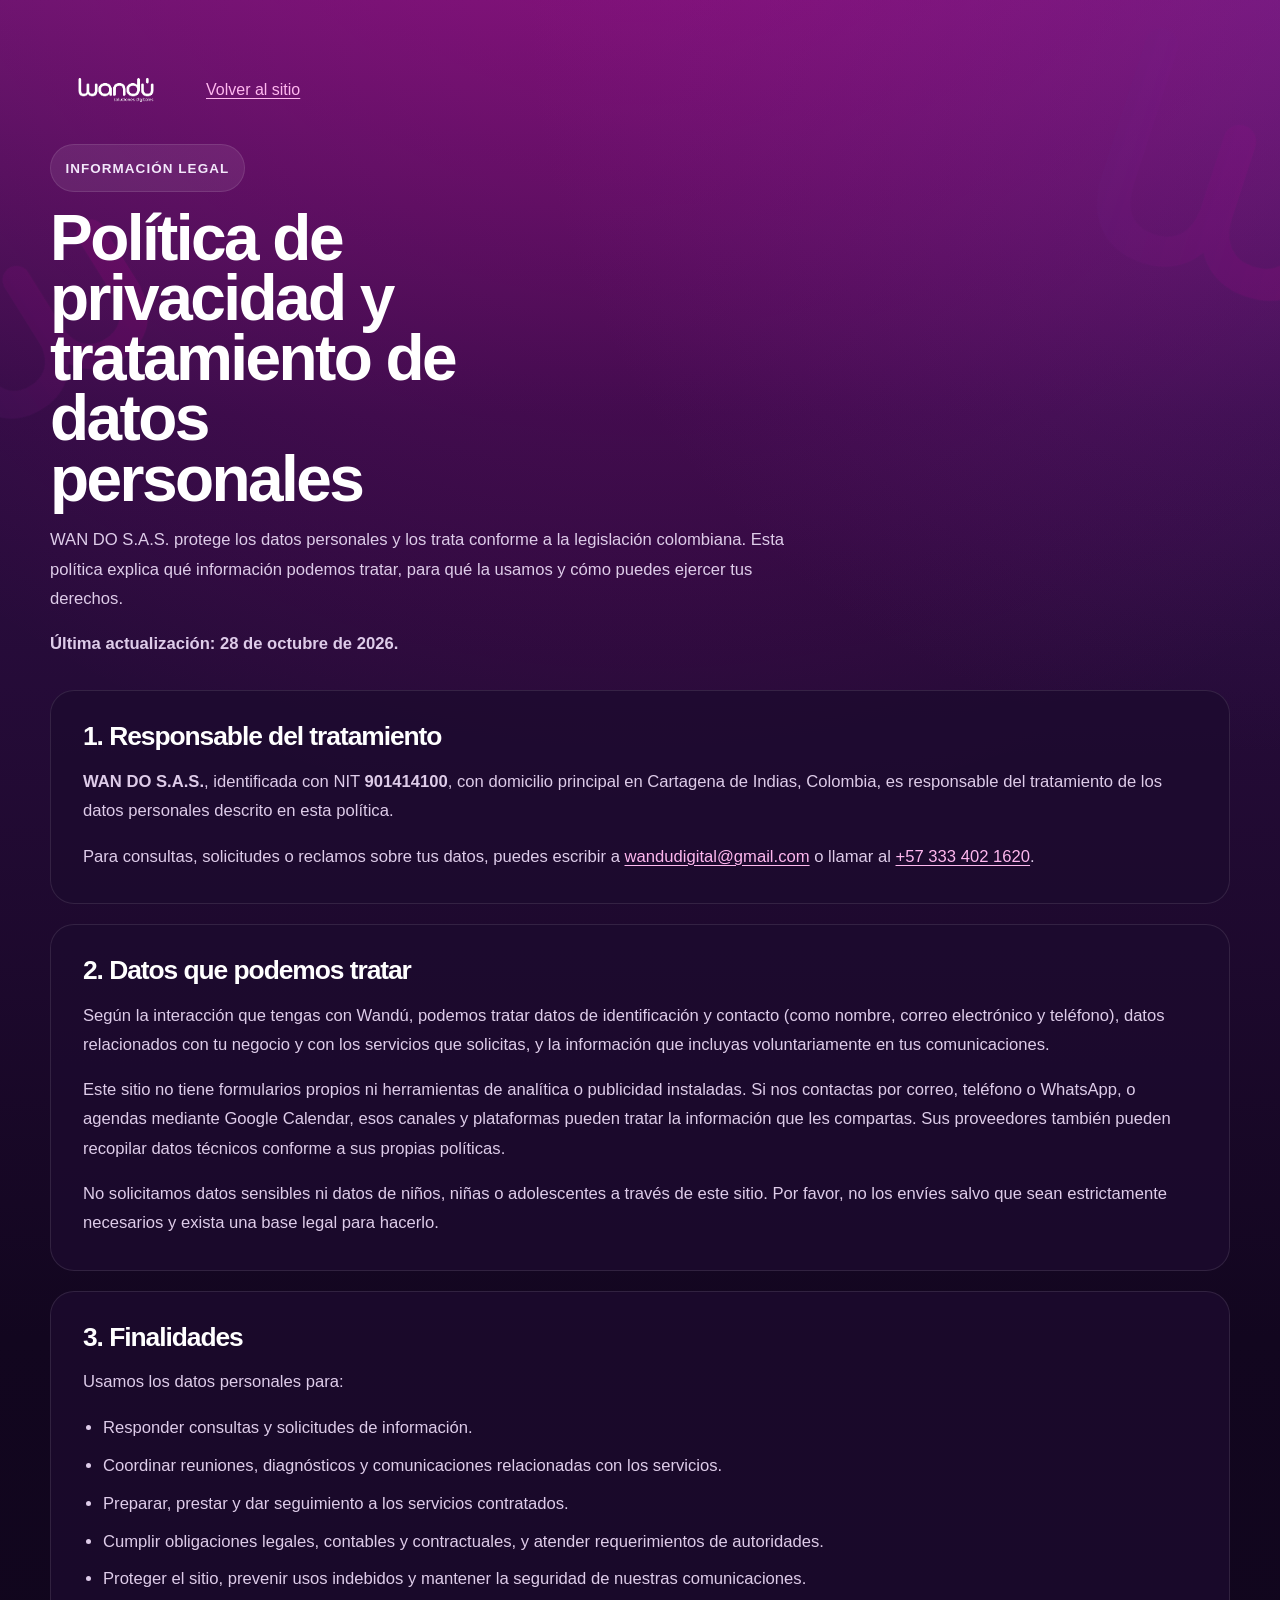
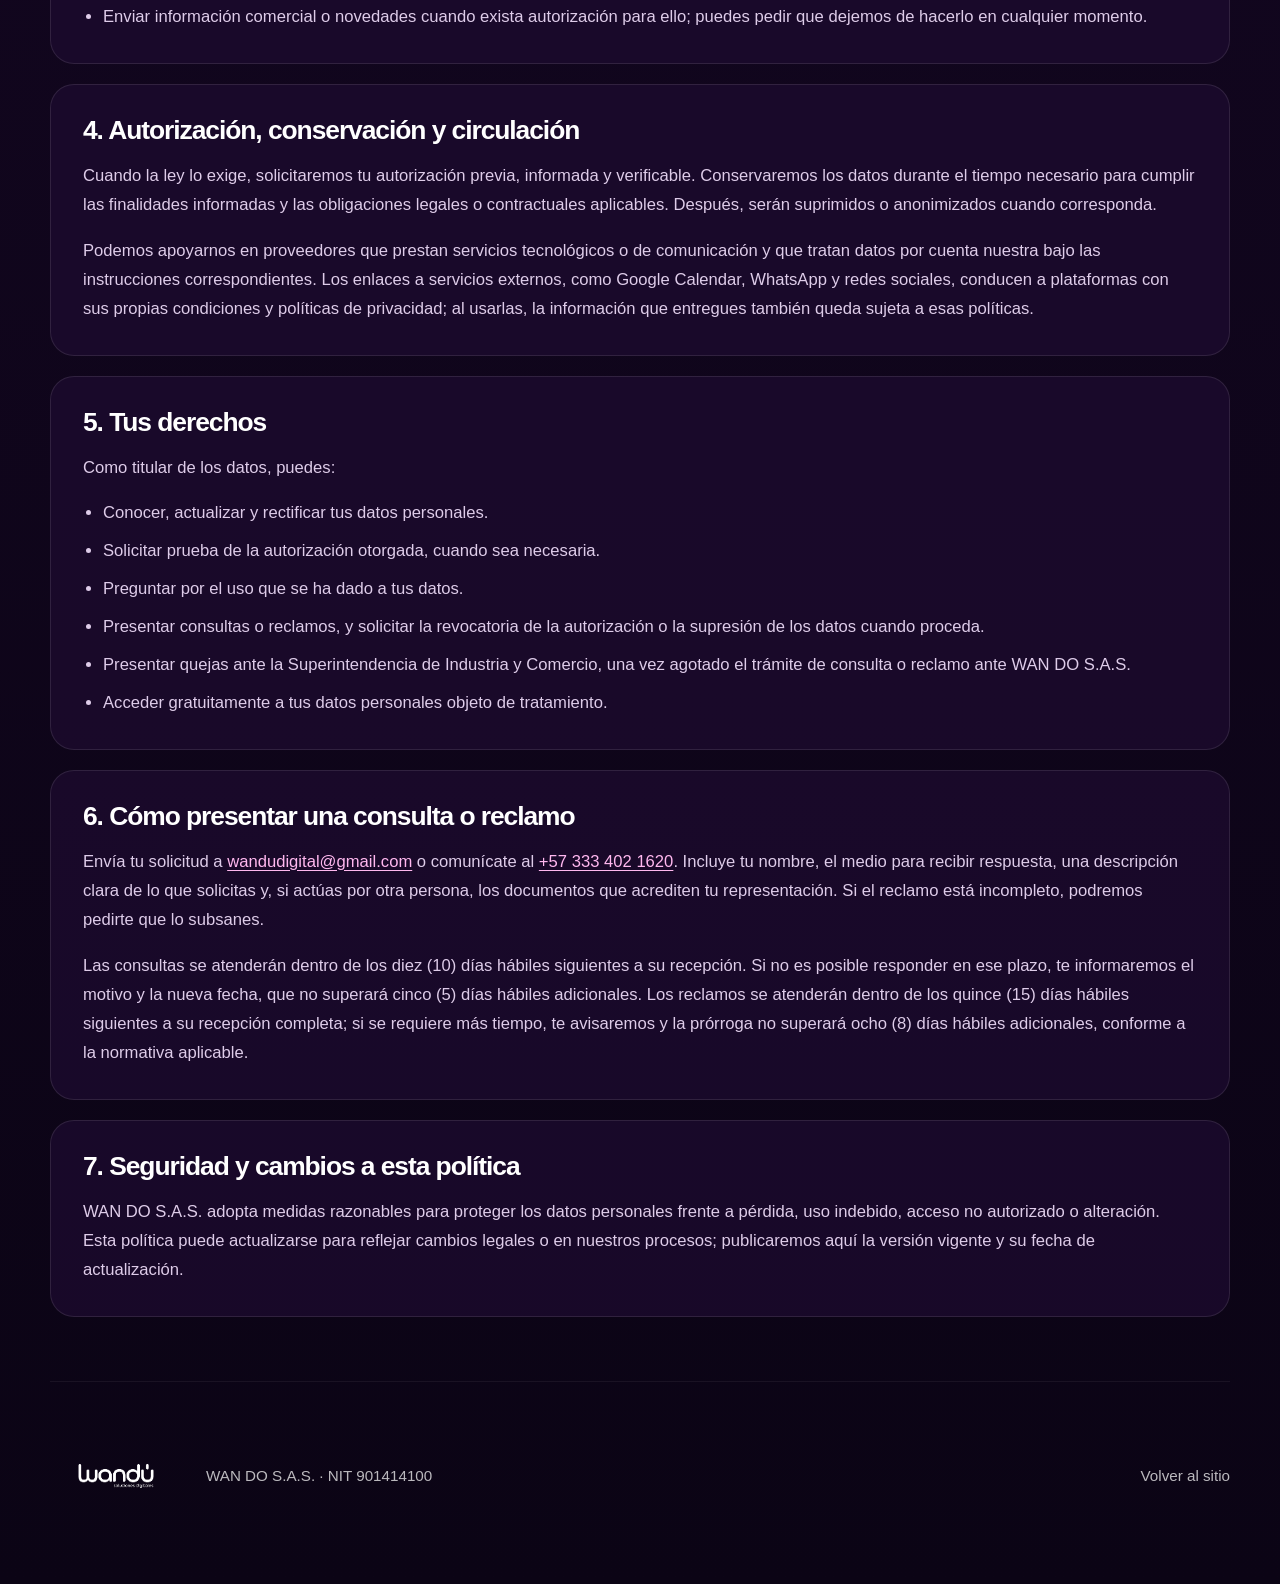
==== politica-de-privacidad.html @ e3f3eab5 "Add privacy policy page Co-authored-by: Copilot <223556219+Copilot@users.noreply.github.com>" ====
<!DOCTYPE html>
<html lang="es">
  <head>
    <meta charset="UTF-8" />
    <meta name="viewport" content="width=device-width, initial-scale=1.0" />
    <title>Política de privacidad y tratamiento de datos | Wandú</title>
    <meta
      name="description"
      content="Consulta la política de privacidad y tratamiento de datos personales de WAN DO S.A.S. (Wandú)."
    />
    <meta name="robots" content="index, follow" />
    <meta name="theme-color" content="#12061f" />
    <link rel="icon" href="/favicon.png?v=2" type="image/png" sizes="32x32" />
    <link rel="stylesheet" href="./assets/css/styles.css" />
  </head>
  <body>
    <div class="page">
      <header class="site-header">
        <div class="container site-header__inner">
          <a class="brand" href="./index.html" aria-label="Ir al inicio de Wandú">
            <img src="./assets/img/brand/marca-wandu-01.png" alt="Wandú soluciones digitales" />
          </a>
          <a class="legal-back-link" href="./index.html">Volver al sitio</a>
        </div>
      </header>

      <main class="container legal-main">
        <div class="legal-heading">
          <span class="chip">Información legal</span>
          <h1>Política de privacidad y tratamiento de datos personales</h1>
          <p>
            WAN DO S.A.S. protege los datos personales y los trata conforme a la legislación
            colombiana. Esta política explica qué información podemos tratar, para qué la
            usamos y cómo puedes ejercer tus derechos.
          </p>
          <p><strong>Última actualización: 28 de octubre de 2026.</strong></p>
        </div>

        <div class="legal-content">
          <section class="legal-block">
            <h2>1. Responsable del tratamiento</h2>
            <p>
              <strong>WAN DO S.A.S.</strong>, identificada con NIT
              <strong>901414100</strong>, con domicilio principal en Cartagena de Indias,
              Colombia, es responsable del tratamiento de los datos personales descrito en
              esta política.
            </p>
            <p class="legal-contact">
              Para consultas, solicitudes o reclamos sobre tus datos, puedes escribir a
              <a href="mailto:wandudigital@gmail.com">wandudigital@gmail.com</a> o llamar al
              <a href="tel:+573334021620">+57 333 402 1620</a>.
            </p>
          </section>

          <section class="legal-block">
            <h2>2. Datos que podemos tratar</h2>
            <p>
              Según la interacción que tengas con Wandú, podemos tratar datos de
              identificación y contacto (como nombre, correo electrónico y teléfono), datos
              relacionados con tu negocio y con los servicios que solicitas, y la información
              que incluyas voluntariamente en tus comunicaciones.
            </p>
            <p>
              Este sitio no tiene formularios propios ni herramientas de analítica o
              publicidad instaladas. Si nos contactas por correo, teléfono o WhatsApp, o
              agendas mediante Google Calendar, esos canales y plataformas pueden tratar la
              información que les compartas. Sus proveedores también pueden recopilar datos
              técnicos conforme a sus propias políticas.
            </p>
            <p>
              No solicitamos datos sensibles ni datos de niños, niñas o adolescentes a través
              de este sitio. Por favor, no los envíes salvo que sean estrictamente necesarios
              y exista una base legal para hacerlo.
            </p>
          </section>

          <section class="legal-block">
            <h2>3. Finalidades</h2>
            <p>Usamos los datos personales para:</p>
            <ul>
              <li>Responder consultas y solicitudes de información.</li>
              <li>Coordinar reuniones, diagnósticos y comunicaciones relacionadas con los servicios.</li>
              <li>Preparar, prestar y dar seguimiento a los servicios contratados.</li>
              <li>Cumplir obligaciones legales, contables y contractuales, y atender requerimientos de autoridades.</li>
              <li>Proteger el sitio, prevenir usos indebidos y mantener la seguridad de nuestras comunicaciones.</li>
              <li>Enviar información comercial o novedades cuando exista autorización para ello; puedes pedir que dejemos de hacerlo en cualquier momento.</li>
            </ul>
          </section>

          <section class="legal-block">
            <h2>4. Autorización, conservación y circulación</h2>
            <p>
              Cuando la ley lo exige, solicitaremos tu autorización previa, informada y
              verificable. Conservaremos los datos durante el tiempo necesario para cumplir
              las finalidades informadas y las obligaciones legales o contractuales
              aplicables. Después, serán suprimidos o anonimizados cuando corresponda.
            </p>
            <p>
              Podemos apoyarnos en proveedores que prestan servicios tecnológicos o de
              comunicación y que tratan datos por cuenta nuestra bajo las instrucciones
              correspondientes. Los enlaces a servicios externos, como Google Calendar,
              WhatsApp y redes sociales, conducen a plataformas con sus propias condiciones y
              políticas de privacidad; al usarlas, la información que entregues también queda
              sujeta a esas políticas.
            </p>
          </section>

          <section class="legal-block">
            <h2>5. Tus derechos</h2>
            <p>Como titular de los datos, puedes:</p>
            <ul>
              <li>Conocer, actualizar y rectificar tus datos personales.</li>
              <li>Solicitar prueba de la autorización otorgada, cuando sea necesaria.</li>
              <li>Preguntar por el uso que se ha dado a tus datos.</li>
              <li>Presentar consultas o reclamos, y solicitar la revocatoria de la autorización o la supresión de los datos cuando proceda.</li>
              <li>Presentar quejas ante la Superintendencia de Industria y Comercio, una vez agotado el trámite de consulta o reclamo ante WAN DO S.A.S.</li>
              <li>Acceder gratuitamente a tus datos personales objeto de tratamiento.</li>
            </ul>
          </section>

          <section class="legal-block">
            <h2>6. Cómo presentar una consulta o reclamo</h2>
            <p>
              Envía tu solicitud a
              <a href="mailto:wandudigital@gmail.com">wandudigital@gmail.com</a> o
              comunícate al <a href="tel:+573334021620">+57 333 402 1620</a>. Incluye tu
              nombre, el medio para recibir respuesta, una descripción clara de lo que
              solicitas y, si actúas por otra persona, los documentos que acrediten tu
              representación. Si el reclamo está incompleto, podremos pedirte que lo
              subsanes.
            </p>
            <p>
              Las consultas se atenderán dentro de los diez (10) días hábiles siguientes a
              su recepción. Si no es posible responder en ese plazo, te informaremos el
              motivo y la nueva fecha, que no superará cinco (5) días hábiles adicionales.
              Los reclamos se atenderán dentro de los quince (15) días hábiles siguientes a
              su recepción completa; si se requiere más tiempo, te avisaremos y la prórroga
              no superará ocho (8) días hábiles adicionales, conforme a la normativa
              aplicable.
            </p>
          </section>

          <section class="legal-block">
            <h2>7. Seguridad y cambios a esta política</h2>
            <p>
              WAN DO S.A.S. adopta medidas razonables para proteger los datos personales
              frente a pérdida, uso indebido, acceso no autorizado o alteración. Esta
              política puede actualizarse para reflejar cambios legales o en nuestros
              procesos; publicaremos aquí la versión vigente y su fecha de actualización.
            </p>
          </section>
        </div>
      </main>

      <footer class="container footer">
        <a class="brand" href="./index.html">
          <img src="./assets/img/brand/marca-wandu-01.png" alt="Wandú soluciones digitales" />
        </a>
        <span>WAN DO S.A.S. · NIT 901414100</span>
        <a href="./index.html">Volver al sitio</a>
      </footer>
    </div>

    <script src="./assets/js/main.js" defer></script>
  </body>
</html>
---- assets/css/styles.css ----
:root {
        --bg: #12061f;
        --bg-soft: #1d0b2f;
        --surface: linear-gradient(180deg, rgba(118, 39, 135, 0.92), rgba(72, 24, 98, 0.92));
        --surface-strong: linear-gradient(160deg, rgba(222, 0, 165, 0.98), rgba(115, 38, 158, 0.92));
        --surface-dark: rgba(29, 11, 47, 0.78);
        --text: #ffffff;
        --muted: #decce9;
        --muted-strong: #f3e8fb;
        --line: rgba(255, 255, 255, 0.1);
        --primary: #df00a8;
        --primary-soft: #ff4dc6;
        --secondary: #7c2ca1;
        --accent: #ffb8ef;
        --shadow: 0 24px 70px rgba(4, 0, 12, 0.45);
        --radius-xl: 34px;
        --radius-lg: 24px;
        --radius-md: 18px;
        --max-width: 1180px;
      }

      * {
        box-sizing: border-box;
      }

      html {
        scroll-behavior: smooth;
      }

      body {
        margin: 0;
        color: var(--text);
        font-family: "Segoe UI", "Helvetica Neue", Arial, sans-serif;
        background:
          radial-gradient(circle at 50% -10%, rgba(223, 0, 168, 0.34), transparent 32%),
          radial-gradient(circle at 100% 0%, rgba(124, 44, 161, 0.34), transparent 22%),
          linear-gradient(180deg, #5f1768 0%, #2d0d42 13%, #12061f 42%, #0b0415 100%);
      }

      body::before,
      body::after {
        content: "";
        position: fixed;
        inset: auto;
        pointer-events: none;
        z-index: 0;
        opacity: 0.14;
        background: url("../img/decor/elemento-grafico.png") center/contain no-repeat;
      }

      body::before {
        top: 2.5rem;
        right: -5rem;
        width: 260px;
        height: 260px;
        transform: rotate(18deg);
      }

      body::after {
        top: 12rem;
        left: -5rem;
        width: 220px;
        height: 220px;
        transform: rotate(-32deg);
      }

      a {
        color: inherit;
        text-decoration: none;
      }

      img {
        display: block;
        max-width: 100%;
      }

      button,
      .button {
        font: inherit;
        border: 0;
        cursor: pointer;
      }

      .page {
        position: relative;
        z-index: 1;
        overflow: clip;
      }

      .container {
        width: min(calc(100% - 2rem), var(--max-width));
        margin: 0 auto;
      }

      .site-header {
        position: fixed;
        top: 0;
        left: 0;
        width: 100%;
        z-index: 20;
        padding-top: 1.1rem;
        background: transparent;
        border-bottom: 1px solid transparent;
        transition:
          padding 220ms ease,
          background-color 220ms ease,
          border-color 220ms ease,
          backdrop-filter 220ms ease;
      }

      .site-header__inner,
      .hero,
      .section-heading,
      .service-grid,
      .process-grid,
      .diff-grid,
      .social-proof,
      .contact-grid,
      .footer {
        display: grid;
        gap: 1.5rem;
      }

      .site-header__inner {
        grid-template-columns: auto 1fr auto;
        align-items: center;
        min-height: 56px;
        padding: 0.4rem 0;
        transition:
          min-height 220ms ease,
          padding 220ms ease,
          background-color 220ms ease,
          border-color 220ms ease,
          box-shadow 220ms ease;
      }

      .site-header:not(.is-scrolled) .site-header__inner {
        background: transparent;
        border-color: transparent;
        box-shadow: none;
      }

      .site-header.is-scrolled {
        padding-top: 0;
        backdrop-filter: blur(14px);
        background: rgba(19, 6, 31, 0.52);
        border-bottom-color: rgba(255, 255, 255, 0.06);
      }

      .site-header.is-scrolled .site-header__inner {
        min-height: 30px;
        padding: 0.02rem 0;
      }

      .brand {
        display: inline-flex;
        align-items: center;
      }

      .brand img {
        width: min(132px, 32vw);
        height: auto;
        transition: transform 180ms ease, filter 180ms ease;
      }

      .site-header.is-scrolled .brand img {
        width: min(100px, 24vw);
      }

      .brand:hover img,
      .brand:focus-visible img {
        transform: translateY(-2px) scale(1.02);
        filter: drop-shadow(0 10px 18px rgba(223, 0, 168, 0.24));
      }

      .nav {
        display: flex;
        flex-wrap: wrap;
        justify-content: center;
        gap: 1.4rem;
        color: var(--muted);
        font-size: 0.72rem;
        font-weight: 700;
        text-transform: uppercase;
        letter-spacing: 0.16em;
        transition: gap 220ms ease, font-size 220ms ease;
      }

      .nav-toggle {
        display: none;
        position: relative;
        width: 46px;
        height: 46px;
        padding: 0;
        border-radius: 14px;
        background: rgba(255, 255, 255, 0.08);
        border: 1px solid rgba(255, 255, 255, 0.1);
        box-shadow: 0 14px 30px rgba(4, 0, 12, 0.16);
        transition:
          transform 180ms ease,
          background-color 180ms ease,
          border-color 180ms ease,
          box-shadow 180ms ease;
      }

      .nav-toggle span {
        position: absolute;
        left: 50%;
        width: 18px;
        height: 2px;
        border-radius: 999px;
        background: var(--text);
        transition:
          transform 180ms ease,
          opacity 180ms ease;
      }

      .nav-toggle span:nth-child(1) {
        top: calc(50% - 6px);
        transform: translateX(-50%);
      }

      .nav-toggle span:nth-child(2) {
        top: 50%;
        transform: translateX(-50%) translateY(-50%);
      }

      .nav-toggle span:nth-child(3) {
        top: calc(50% + 4px);
        transform: translateX(-50%);
      }

      .nav-toggle:hover,
      .nav-toggle:focus-visible {
        transform: translateY(-2px);
        background: rgba(255, 255, 255, 0.12);
        border-color: rgba(255, 255, 255, 0.16);
      }

      .site-header.is-scrolled .nav {
        gap: 0.82rem;
        font-size: 0.62rem;
      }

      .nav a:hover,
      .nav a:focus-visible,
      .button:hover {
        opacity: 1;
        transform: translateY(-2px);
      }

      .button,
      .chip {
        display: inline-flex;
        align-items: center;
        justify-content: center;
        min-height: 48px;
        border-radius: 999px;
        transition:
          transform 180ms ease,
          border-color 180ms ease,
          background-color 180ms ease,
          box-shadow 180ms ease,
          opacity 180ms ease;
      }

      .button {
        padding: 0.82rem 1.3rem;
      }

      .chip:hover,
      .chip:focus-visible {
        transform: translateY(-2px);
        border-color: rgba(255, 255, 255, 0.18);
        background: rgba(255, 255, 255, 0.12);
        box-shadow: 0 14px 28px rgba(4, 0, 12, 0.16);
      }

      .site-header.is-scrolled .button {
        min-height: 32px;
        padding: 0.42rem 0.9rem;
        font-size: 0.88rem;
      }

      .button svg,
      .chip svg,
      .service-card__icon svg,
      .step-number svg,
      .icon-badge svg,
      .social-links a svg {
        width: 1.1rem;
        height: 1.1rem;
        flex: 0 0 auto;
      }

      .button:focus-visible,
      .nav a:focus-visible,
      .social-links a:focus-visible {
        outline: 3px solid rgba(255, 255, 255, 0.25);
        outline-offset: 4px;
      }

      .button--primary {
        color: var(--text);
        font-weight: 700;
        background: linear-gradient(135deg, #ff4dc6, #df00a8);
        box-shadow: 0 18px 45px rgba(223, 0, 168, 0.34);
      }

      .button--secondary {
        color: var(--text);
        border: 1px solid rgba(255, 255, 255, 0.12);
        background: rgba(255, 255, 255, 0.05);
      }

      .chip {
        gap: 0.55rem;
        padding: 0.5rem 0.9rem;
        background: rgba(255, 255, 255, 0.08);
        border: 1px solid rgba(255, 255, 255, 0.1);
        color: var(--muted-strong);
        font-size: 0.84rem;
        font-weight: 700;
        text-transform: uppercase;
        letter-spacing: 0.08em;
      }

      .chip svg {
        opacity: 0.92;
      }

      main section {
        position: relative;
        padding: 5.25rem 0;
      }

      main section::before {
        content: "";
        position: absolute;
        inset: 1.25rem 1rem;
        border-radius: 32px;
        pointer-events: none;
        z-index: 0;
        opacity: 0;
        border: 1px solid rgba(255, 255, 255, 0.05);
      }

      main section > .container {
        position: relative;
        z-index: 1;
      }

      #problema::before,
      #diferencial::before,
      #contacto::before {
        opacity: 1;
        background: linear-gradient(180deg, rgba(74, 18, 98, 0.58), rgba(25, 8, 39, 0.28));
      }

      #servicios::before,
      #cta-final::before {
        opacity: 1;
        background: linear-gradient(180deg, rgba(103, 25, 132, 0.84), rgba(66, 17, 97, 0.76));
      }

      #prueba-social::before {
        opacity: 1;
        background: linear-gradient(180deg, rgba(19, 8, 31, 0.78), rgba(10, 4, 21, 0.46));
      }

      h1,
      h2,
      h3 {
        margin: 0;
        line-height: 1.02;
        letter-spacing: -0.04em;
      }

      h1 {
        font-size: clamp(3rem, 5.2vw, 5rem);
        max-width: 11.5ch;
        line-height: 0.94;
      }

      h2 {
        font-size: clamp(2.15rem, 4vw, 3.7rem);
      }

      h3 {
        font-size: 1.28rem;
      }

      p,
      li {
        color: var(--muted);
        line-height: 1.72;
        font-size: 1.04rem;
      }

      .hero-section {
        padding-top: 8.35rem;
      }

      .hero {
        grid-template-columns: minmax(0, 1.5fr) minmax(0, 1fr);
        align-items: center;
        gap: 1.25rem;
      }

      .hero-copy p {
        max-width: 52ch;
        margin: 1.5rem 0 0;
        font-size: 1rem;
        line-height: 1.5;
      }

      .hero-copy {
        width: 100%;
        max-width: 700px;
        padding-right: 1.25rem;
      }

      .hero-copy h1 {
        max-width: 12.8ch;
      }

      .hero-actions {
        display: flex;
        flex-wrap: wrap;
        gap: 0.9rem;
        margin-top: 2rem;
      }

      .hero-note {
        display: flex;
        flex-wrap: wrap;
        gap: 0.55rem;
        margin-top: 1.6rem;
      }

      .hero-note .chip {
        min-height: 34px;
        padding: 0.32rem 0.72rem;
        border-radius: 14px;
        background: rgba(255, 255, 255, 0.06);
        border-color: rgba(255, 255, 255, 0.08);
        box-shadow: none;
        font-size: 0.68rem;
        font-weight: 800;
        letter-spacing: 0.04em;
        gap: 0.45rem;
        text-transform: none;
      }

      .hero-note .chip svg {
        width: 0.82rem;
        height: 0.82rem;
        opacity: 0.84;
      }

      .hero-note .chip:hover,
      .hero-note .chip:focus-visible {
        transform: none;
        border-color: rgba(255, 255, 255, 0.1);
        background: rgba(255, 255, 255, 0.08);
        box-shadow: none;
      }

      .hero-visual {
        position: relative;
        min-height: 620px;
        isolation: isolate;
      }

      .hero-visual--minimal {
        display: grid;
        place-items: center;
        justify-self: stretch;
        width: 100%;
      }

      .hero-card,
      .float-card,
      .mini-panel,
      .service-card,
      .problem-box,
      .value-box,
      .step-card,
      .diff-card,
      .testimonial-card,
      .metric-card,
      .contact-card {
        border: 1px solid var(--line);
        box-shadow: var(--shadow);
      }

      .hero-minimal {
        position: relative;
        --node-orbit: 208px;
        --dot-orbit: 128px;
        --orbit-duration: 26s;
        --dot-duration: 22s;
        width: min(100%, 430px);
        aspect-ratio: 1;
        border-radius: 36px;
        display: grid;
        place-items: center;
        background: radial-gradient(circle at center, rgba(124, 44, 161, 0.1), rgba(18, 6, 31, 0) 68%);
      }

      .hero-minimal__halo {
        position: absolute;
        inset: 20%;
        border-radius: 50%;
        background: radial-gradient(circle, rgba(255, 77, 198, 0.18), rgba(124, 44, 161, 0.04) 58%, transparent 74%);
        filter: blur(14px);
      }

      .hero-minimal__ring {
        position: absolute;
        border-radius: 50%;
        border: 1px solid rgba(255, 255, 255, 0.08);
      }

      .hero-minimal__ring--outer {
        inset: 10%;
      }

      .hero-minimal__ring--inner {
        inset: 25%;
        border-style: dashed;
        border-color: rgba(255, 255, 255, 0.1);
      }

      .hero-minimal__core {
        position: relative;
        z-index: 2;
        width: 140px;
        height: 140px;
        border-radius: 50%;
        display: grid;
        place-items: center;
        gap: 0.55rem;
        background: linear-gradient(180deg, rgba(92, 26, 122, 0.96), rgba(43, 13, 66, 0.96));
        border: 1px solid rgba(255, 255, 255, 0.1);
        box-shadow: 0 24px 70px rgba(4, 0, 12, 0.35);
        overflow: visible;
      }

      .hero-minimal__core::after {
        content: "";
        position: absolute;
        inset: -10px;
        border-radius: 50%;
        background: radial-gradient(circle, rgba(255, 77, 198, 0.18), rgba(255, 77, 198, 0.04) 58%, transparent 72%);
        opacity: 0;
        transform: scale(0.92);
        pointer-events: none;
      }

      .hero-minimal__core:hover::after {
        animation: hero-pulse 1.4s ease-out infinite;
      }

      .hero-minimal__logo {
        position: relative;
        z-index: 1;
        width: 72px;
        height: auto;
        filter: brightness(0) invert(1);
      }

      @keyframes hero-pulse {
        0% {
          opacity: 0;
          transform: scale(0.92);
        }

        20% {
          opacity: 1;
        }

        100% {
          opacity: 0;
          transform: scale(1.24);
        }
      }

      .hero-minimal__lines {
        position: absolute;
        inset: 0;
        z-index: 1;
        width: 100%;
        height: 100%;
      }

      .hero-minimal__lines path {
        fill: none;
        stroke: rgba(255, 255, 255, 0.12);
        stroke-width: 1.25;
        stroke-linecap: round;
        stroke-dasharray: 4 10;
      }

      .hero-node {
        position: absolute;
        z-index: 2;
        width: 74px;
        height: 74px;
        top: 50%;
        left: 50%;
        border-radius: 999px;
        display: grid;
        place-items: center;
        text-align: center;
        background: linear-gradient(180deg, rgba(67, 20, 93, 0.62), rgba(34, 10, 52, 0.72));
        border: 1px solid rgba(255, 255, 255, 0.1);
        box-shadow: 0 14px 28px rgba(4, 0, 12, 0.14);
        backdrop-filter: blur(8px);
        transform:
          translate(-50%, -50%)
          rotate(var(--node-angle))
          translateY(calc(-1 * var(--node-orbit)))
          rotate(calc(-1 * var(--node-angle)));
        animation: hero-orbit var(--orbit-duration) linear infinite;
        transition:
          box-shadow 220ms ease,
          border-color 220ms ease,
          background-color 220ms ease;
      }

      .hero-node__icon {
        display: inline-grid;
        place-items: center;
        width: 2.7rem;
        height: 2.7rem;
        border-radius: 999px;
        color: var(--muted-strong);
        background: linear-gradient(135deg, rgba(255, 77, 198, 0.26), rgba(124, 44, 161, 0.36));
      }

      .hero-node__icon svg {
        width: 1rem;
        height: 1rem;
      }

      .hero-node strong {
        position: absolute;
        left: 50%;
        bottom: -2.9rem;
        transform: translateX(-50%) translateY(8px);
        min-width: max-content;
        padding: 0.42rem 0.75rem;
        border-radius: 999px;
        background: rgba(31, 9, 47, 0.9);
        border: 1px solid rgba(255, 255, 255, 0.08);
        box-shadow: 0 14px 34px rgba(4, 0, 12, 0.22);
        color: var(--muted-strong);
        font-size: 0.72rem;
        letter-spacing: 0.04em;
        line-height: 1.1;
        opacity: 0;
        pointer-events: none;
        white-space: nowrap;
        transition:
          opacity 220ms ease,
          transform 220ms ease;
      }

      .hero-node.is-active strong,
      .hero-node:hover strong {
        opacity: 1;
        transform: translateX(-50%) translateY(0);
      }

      .hero-node.is-active,
      .hero-node:hover {
        border-color: rgba(255, 255, 255, 0.18);
        box-shadow: 0 18px 34px rgba(4, 0, 12, 0.22);
      }

      .hero-node--top {
        --node-angle: -90deg;
      }

      .hero-node--left {
        --node-angle: 198deg;
      }

      .hero-node--right {
        --node-angle: -18deg;
      }

      .hero-node--bottom-left {
        --node-angle: 126deg;
      }

      .hero-node--bottom-right {
        --node-angle: 54deg;
      }

      @keyframes hero-orbit {
        from {
          transform:
            translate(-50%, -50%)
            rotate(var(--node-angle))
            translateY(calc(-1 * var(--node-orbit)))
            rotate(calc(-1 * var(--node-angle)));
        }

        to {
          transform:
            translate(-50%, -50%)
            rotate(calc(var(--node-angle) + 360deg))
            translateY(calc(-1 * var(--node-orbit)))
            rotate(calc(-1 * (var(--node-angle) + 360deg)));
        }
      }

      .hero-dot {
        position: absolute;
        z-index: 1;
        width: 10px;
        height: 10px;
        top: 50%;
        left: 50%;
        border-radius: 50%;
        background: linear-gradient(135deg, #ff4dc6, #df00a8);
        box-shadow: 0 0 0 8px rgba(255, 77, 198, 0.08);
        transform:
          translate(-50%, -50%)
          rotate(var(--dot-angle))
          translateY(calc(-1 * var(--dot-orbit)));
        animation: hero-dot-orbit var(--dot-duration) linear infinite;
      }

      .hero-dot--top {
        --dot-angle: -90deg;
      }

      .hero-dot--left {
        --dot-angle: 198deg;
      }

      .hero-dot--right {
        --dot-angle: -18deg;
      }

      .hero-dot--bottom-left {
        --dot-angle: 126deg;
      }

      .hero-dot--bottom-right {
        --dot-angle: 54deg;
      }

      @keyframes hero-dot-orbit {
        from {
          transform:
            translate(-50%, -50%)
            rotate(var(--dot-angle))
            translateY(calc(-1 * var(--dot-orbit)));
        }

        to {
          transform:
            translate(-50%, -50%)
            rotate(calc(var(--dot-angle) + 360deg))
            translateY(calc(-1 * var(--dot-orbit)));
        }
      }

      .hero-card,
      .problem-box,
      .value-box,
      .contact-card {
        border-radius: var(--radius-xl);
        background: linear-gradient(180deg, rgba(112, 34, 138, 0.9), rgba(38, 12, 59, 0.84));
      }

      .hero-card {
        position: absolute;
        inset: auto 0 0 auto;
        width: min(100%, 510px);
        z-index: 3;
        padding: 2.25rem 2rem 2rem;
        overflow: hidden;
        background:
          linear-gradient(180deg, rgba(118, 39, 135, 0.96), rgba(45, 14, 70, 0.96)),
          radial-gradient(circle at top, rgba(255, 255, 255, 0.08), transparent 52%);
      }

      .hero-card::before {
        content: "";
        position: absolute;
        inset: auto -2rem -3rem auto;
        width: 230px;
        height: 230px;
        border-radius: 50%;
        background: radial-gradient(circle, rgba(255, 77, 198, 0.5), transparent 70%);
        pointer-events: none;
      }

      .hero-card > * {
        position: relative;
        z-index: 1;
      }

      .hero-logo {
        width: 180px;
        opacity: 0.98;
        margin-bottom: 1rem;
      }

      .hero-card p {
        margin: 0;
        color: var(--muted-strong);
        font-size: 1.1rem;
        line-height: 1.6;
        max-width: 26ch;
      }

      .hero-grid {
        display: grid;
        grid-template-columns: 1fr 1fr;
        gap: 1rem;
        margin-top: 1.9rem;
      }

      .mini-panel-head,
      .metric-head,
      .contact-item-head {
        display: flex;
        align-items: center;
        gap: 0.75rem;
      }

      .mini-panel {
        min-height: 146px;
        padding: 1.15rem;
        border-radius: var(--radius-md);
        background: linear-gradient(180deg, rgba(255, 255, 255, 0.09), rgba(255, 255, 255, 0.05));
        backdrop-filter: blur(8px);
      }

      .mini-panel strong {
        display: block;
        font-size: 0.98rem;
      }

      .mini-panel span {
        display: block;
        margin-top: 0.9rem;
        color: var(--muted-strong);
        line-height: 1.45;
        font-size: 0.95rem;
      }

      .float-card {
        position: absolute;
        z-index: 1;
        border-radius: 20px;
        padding: 1.1rem 1.15rem;
        background: rgba(255, 255, 255, 0.05);
        border-color: rgba(255, 255, 255, 0.06);
        backdrop-filter: blur(10px);
        opacity: 0.42;
      }

      .float-card--left {
        top: 16%;
        left: -4%;
        max-width: 220px;
      }

      .float-card--right {
        top: 28%;
        right: -2%;
        max-width: 220px;
      }

      .float-card strong {
        display: block;
        color: rgba(255, 255, 255, 0.5);
        margin-bottom: 0.55rem;
      }

      .float-card p {
        margin: 0;
        color: rgba(255, 255, 255, 0.34);
        line-height: 1.55;
      }

      .glow-ring {
        position: absolute;
        z-index: 0;
        inset: 3% auto auto 12%;
        width: 260px;
        aspect-ratio: 1;
        border-radius: 50%;
        background: radial-gradient(circle, rgba(255, 77, 198, 0.4), rgba(124, 44, 161, 0.05) 65%, transparent 72%);
        filter: blur(16px);
      }

      .network-lines {
        position: absolute;
        z-index: 0;
        inset: 11% 8% auto auto;
        width: 320px;
        height: 320px;
        border-radius: 50%;
        border: 1px solid rgba(255, 255, 255, 0.06);
        opacity: 0.6;
      }

      .network-lines::before,
      .network-lines::after {
        content: "";
        position: absolute;
        inset: 50% auto auto 50%;
        width: 12px;
        height: 12px;
        border-radius: 50%;
        background: var(--primary-soft);
        box-shadow:
          -110px -72px 0 0 rgba(255, 184, 239, 0.88),
          80px -100px 0 0 rgba(255, 255, 255, 0.75),
          112px 22px 0 0 rgba(223, 0, 168, 0.86),
          -80px 95px 0 0 rgba(124, 44, 161, 0.94);
      }

      .network-lines::after {
        inset: 0;
        width: auto;
        height: auto;
        border-radius: 50%;
        background: none;
        border: 1px dashed rgba(255, 255, 255, 0.08);
        box-shadow: none;
      }

      .section-heading {
        grid-template-columns: 0.92fr 1.08fr;
        align-items: end;
        margin-bottom: 2rem;
      }

      #problema .section-heading,
      #servicios .section-heading,
      #diferencial .section-heading,
      #prueba-social .section-heading {
        grid-template-columns: 1fr;
        justify-items: center;
        text-align: center;
        max-width: 820px;
        margin: 0 auto 2.4rem;
      }

      #problema .section-heading p,
      #servicios .section-heading p,
      #diferencial .section-heading p,
      #prueba-social .section-heading p {
        max-width: 66ch;
      }

      .problem-box,
      .value-box {
        padding: 2rem;
      }

      .problem-value-grid {
        display: grid;
        grid-template-columns: 1fr 1fr;
        gap: 1.5rem;
      }

      .value-highlight {
        display: inline-flex;
        align-items: center;
        gap: 0.6rem;
        margin-top: 1rem;
        color: var(--muted-strong);
        font-weight: 700;
      }

      .service-grid {
        grid-template-columns: repeat(3, minmax(0, 1fr));
      }

      .service-card,
      .step-card,
      .diff-card,
      .testimonial-card,
      .metric-card {
        border-radius: var(--radius-lg);
        background: linear-gradient(180deg, rgba(48, 14, 67, 0.72), rgba(30, 10, 46, 0.82));
      }

      .service-card,
      .step-card,
      .diff-card,
      .testimonial-card,
      .metric-card,
      .contact-card {
        padding: 1.6rem;
      }

      .service-card {
        display: flex;
        flex-direction: column;
        text-align: center;
      }

      .service-card--featured {
        background:
          linear-gradient(180deg, rgba(86, 24, 117, 0.94), rgba(45, 14, 70, 0.94)),
          radial-gradient(circle at top, rgba(255, 255, 255, 0.08), transparent 58%);
      }

      .service-rank {
        display: inline-flex;
        align-items: center;
        justify-content: center;
        min-height: 30px;
        padding: 0.35rem 0.75rem;
        margin-bottom: 0.9rem;
        border-radius: 999px;
        background: rgba(255, 255, 255, 0.09);
        border: 1px solid rgba(255, 255, 255, 0.12);
        color: var(--muted-strong);
        font-size: 0.74rem;
        font-weight: 800;
        letter-spacing: 0.08em;
        text-transform: uppercase;
      }

      .service-price {
        display: inline-flex;
        align-items: center;
        justify-content: center;
        min-height: 46px;
        margin-top: 1.4rem;
        padding: 0.72rem 1rem;
        border-radius: 999px;
        background: linear-gradient(135deg, rgba(255, 77, 198, 0.22), rgba(124, 44, 161, 0.3));
        border: 1px solid rgba(255, 255, 255, 0.12);
        box-shadow: 0 12px 28px rgba(223, 0, 168, 0.18);
        color: #ffffff;
        font-size: 1.1rem;
        line-height: 1.35;
        font-weight: 800;
        align-self: center;
        transition:
          transform 180ms ease,
          box-shadow 180ms ease,
          background-color 180ms ease;
      }

      .service-card p {
        margin-bottom: 0;
      }

      .service-card:hover .service-price {
        transform: translateY(-2px) scale(1.01);
        box-shadow: 0 16px 34px rgba(223, 0, 168, 0.22);
      }

      .service-card__icon,
      .step-number,
      .icon-badge {
        display: inline-grid;
        place-items: center;
        width: 3rem;
        height: 3rem;
        border-radius: 1rem;
        background: linear-gradient(135deg, rgba(255, 77, 198, 0.2), rgba(124, 44, 161, 0.36));
        color: var(--muted-strong);
        margin-bottom: 1rem;
        font-weight: 700;
      }

      .service-card__icon {
        margin-inline: auto;
      }

      .service-card:hover,
      .step-card:hover,
      .diff-card:hover,
      .testimonial-card:hover,
      .metric-card:hover,
      .contact-card:hover {
        transform: translateY(-4px);
        border-color: rgba(255, 255, 255, 0.16);
        box-shadow: 0 22px 48px rgba(4, 0, 12, 0.3);
      }

      .service-card,
      .step-card,
      .diff-card,
      .testimonial-card,
      .metric-card,
      .contact-card,
      .logo-pill,
      .mini-panel,
      .float-card {
        transition:
          transform 240ms ease,
          border-color 240ms ease,
          background-color 240ms ease,
          box-shadow 240ms ease;
      }

      .service-support {
        margin-top: 2rem;
        padding: 1.25rem 1.4rem;
        border-radius: 20px;
        background: rgba(18, 6, 31, 0.44);
        border: 1px solid rgba(255, 255, 255, 0.08);
        text-align: center;
        transition:
          transform 220ms ease,
          border-color 220ms ease,
          background-color 220ms ease,
          box-shadow 220ms ease;
      }

      .service-support:hover {
        transform: translateY(-3px);
        border-color: rgba(255, 255, 255, 0.14);
        background: rgba(25, 8, 39, 0.58);
        box-shadow: 0 18px 34px rgba(4, 0, 12, 0.2);
      }

      .process-grid {
        grid-template-columns: 0.78fr 1.22fr;
        align-items: start;
      }

      .process-side {
        position: sticky;
        top: 110px;
        padding: 2rem;
        border-radius: var(--radius-xl);
        background: var(--surface-strong);
        box-shadow: var(--shadow);
        text-align: center;
        transition:
          transform 220ms ease,
          box-shadow 220ms ease,
          filter 220ms ease;
      }

      .process-side p {
        color: #ffe7f9;
      }

      .process-side:hover {
        transform: translateY(-4px);
        box-shadow: 0 28px 60px rgba(4, 0, 12, 0.34);
        filter: saturate(1.06);
      }

      .steps {
        display: grid;
        gap: 1rem;
      }

      .step-card {
        display: grid;
        grid-template-columns: auto 1fr;
        gap: 1rem;
        align-items: start;
        background: linear-gradient(180deg, rgba(72, 20, 98, 0.92), rgba(44, 13, 65, 0.92));
      }

      .step-number {
        margin-bottom: 0;
        width: 3.2rem;
        height: 3.2rem;
      }

      .step-content p,
      .service-card p,
      .diff-card p,
      .metric-card p,
      .contact-item span {
        margin-bottom: 0;
      }

      .service-card p {
        flex: 1 1 auto;
      }

      .contact-item a,
      .service-card a {
        color: var(--muted-strong);
        text-decoration: none;
      }

      .contact-item a:hover {
        text-decoration: underline;
      }

      .diff-grid,
      .social-proof {
        grid-template-columns: repeat(2, minmax(0, 1fr));
      }

      .diff-card h3 {
        margin-bottom: 1rem;
      }

      .diff-card ul {
        margin: 0;
        padding: 0;
        list-style: none;
        display: grid;
        gap: 0.9rem;
      }

      .diff-card li {
        display: flex;
        align-items: flex-start;
        gap: 0.8rem;
      }

      .icon-badge {
        width: 2.75rem;
        height: 2.75rem;
        margin-bottom: 1.15rem;
        box-shadow: 0 14px 30px rgba(223, 0, 168, 0.16);
      }

      .feature-check {
        display: inline-grid;
        place-items: center;
        width: 1.6rem;
        height: 1.6rem;
        border-radius: 999px;
        margin-top: 0.15rem;
        background: linear-gradient(135deg, rgba(255, 77, 198, 0.2), rgba(124, 44, 161, 0.36));
        color: var(--muted-strong);
      }

      .proof-layout {
        display: grid;
        grid-template-columns: 1.05fr 0.95fr;
        gap: 1.5rem;
      }

      .testimonial-card,
      .metric-card {
        background: linear-gradient(180deg, rgba(49, 15, 68, 0.82), rgba(23, 8, 35, 0.88));
      }

      .testimonial-card blockquote {
        margin: 0;
        color: var(--muted-strong);
        font-size: 1.12rem;
        line-height: 1.7;
      }

      .testimonial-card footer {
        margin-top: 1rem;
        color: var(--accent);
        font-weight: 700;
      }

      .metric-stack {
        display: grid;
        gap: 1rem;
      }

      .metric-card strong {
        display: block;
        color: var(--muted-strong);
        font-size: 1.5rem;
        margin-bottom: 0.25rem;
      }

      .logos {
        display: flex;
        flex-wrap: wrap;
        gap: 0.9rem;
        margin-top: 1.25rem;
      }

      .logo-pill {
        display: inline-flex;
        align-items: center;
        gap: 0.6rem;
        padding: 0.75rem 1rem;
        border-radius: 999px;
        border: 1px solid rgba(255, 255, 255, 0.08);
        background: rgba(255, 255, 255, 0.05);
        color: var(--muted-strong);
        font-size: 0.95rem;
        font-weight: 700;
      }

      .logo-pill:hover,
      .logo-pill:focus-visible {
        transform: translateY(-2px);
        border-color: rgba(255, 255, 255, 0.16);
        background: rgba(255, 255, 255, 0.1);
        box-shadow: 0 16px 28px rgba(4, 0, 12, 0.18);
      }

      .cta-banner {
        width: 100%;
        padding: 3rem 2rem;
        border-radius: var(--radius-xl);
        background: linear-gradient(135deg, rgba(223, 0, 168, 0.92), rgba(66, 20, 101, 0.9));
        border: 1px solid rgba(255, 255, 255, 0.12);
        box-shadow: var(--shadow);
        text-align: center;
      }

      #cta-final {
        padding-inline: 0;
      }

      #cta-final::before {
        inset: 0;
        border-radius: 0;
        border: 0;
      }

      #cta-final .container {
        width: min(calc(100% - 2rem), 1120px);
        max-width: 1120px;
        padding-inline: 1rem;
      }

      .cta-banner .chip,
      .cta-banner p {
        max-width: 58ch;
        margin-inline: auto;
      }

      #cta-final .hero-actions {
        justify-content: center;
      }

      .contact-grid {
        grid-template-columns: 0.94fr 1.06fr;
        align-items: start;
      }

      #contacto .hero-actions {
        justify-content: flex-start;
      }

      .contact-list {
        display: grid;
        gap: 1rem;
        margin-top: 1.5rem;
      }

      .contact-item {
        padding-bottom: 1rem;
        border-bottom: 1px solid rgba(255, 255, 255, 0.08);
        transition:
          transform 220ms ease,
          border-color 220ms ease,
          opacity 220ms ease;
      }

      .contact-item strong {
        color: var(--muted-strong);
      }

      .contact-item:hover {
        transform: translateX(4px);
        border-bottom-color: rgba(255, 255, 255, 0.16);
      }

      .social-links {
        display: flex;
        flex-wrap: wrap;
        gap: 0.8rem;
        margin-top: 1.4rem;
      }

      .social-links a {
        display: inline-flex;
        align-items: center;
        justify-content: center;
        min-width: 44px;
        min-height: 44px;
        padding: 0 1rem;
        border-radius: 999px;
        background: rgba(255, 255, 255, 0.08);
        border: 1px solid rgba(255, 255, 255, 0.1);
        transition:
          transform 180ms ease,
          border-color 180ms ease,
          background-color 180ms ease,
          box-shadow 180ms ease;
      }

      .social-links a:hover,
      .social-links a:focus-visible {
        transform: translateY(-3px);
        border-color: rgba(255, 255, 255, 0.18);
        background: rgba(255, 255, 255, 0.14);
        box-shadow: 0 16px 28px rgba(4, 0, 12, 0.22);
      }

      .floating-actions {
        position: fixed;
        right: 1.4rem;
        bottom: 1.35rem;
        z-index: 24;
        display: flex;
        flex-direction: column;
        align-items: center;
        gap: 0.7rem;
      }

      .floating-action {
        display: inline-grid;
        place-items: center;
        width: 56px;
        height: 56px;
        border-radius: 999px;
        color: var(--text);
        backdrop-filter: blur(16px);
        border: 1px solid rgba(255, 255, 255, 0.12);
        box-shadow: 0 18px 40px rgba(4, 0, 12, 0.26);
        transition:
          transform 180ms ease,
          opacity 180ms ease,
          box-shadow 180ms ease,
          border-color 180ms ease;
      }

      .floating-action:hover,
      .floating-action:focus-visible {
        transform: translateY(-3px);
      }

      .floating-action svg {
        width: 1.35rem;
        height: 1.35rem;
      }

      .floating-action--whatsapp {
        background: linear-gradient(135deg, #ff4dc6, #df00a8);
      }

      .floating-action--top {
        background: linear-gradient(180deg, rgba(77, 24, 105, 0.9), rgba(34, 10, 52, 0.92));
        opacity: 0.45;
      }

      .floating-action--top.is-visible {
        opacity: 1;
        transform: translateY(0);
      }

      .footer {
        grid-template-columns: auto 1fr auto;
        align-items: center;
        padding: 1.75rem 0 2.6rem;
        color: rgba(255, 255, 255, 0.72);
        font-size: 0.95rem;
        border-top: 1px solid rgba(255, 255, 255, 0.06);
      }

      .footer__links {
        display: flex;
        flex-wrap: wrap;
        justify-content: flex-end;
        gap: 1rem;
      }

      .footer__links a,
      .legal-back-link,
      .legal-content a {
        color: var(--accent);
        text-decoration: underline;
        text-underline-offset: 0.2em;
      }

      .legal-main {
        padding-top: 9rem;
        padding-bottom: 4rem;
      }

      .legal-heading {
        max-width: 760px;
        margin-bottom: 2rem;
      }

      .legal-heading h1 {
        margin: 1rem 0;
        font-size: clamp(2.4rem, 5vw, 4rem);
      }

      .legal-heading p,
      .legal-content p,
      .legal-content li {
        color: var(--muted);
        line-height: 1.75;
      }

      .legal-content {
        display: grid;
        gap: 1.25rem;
      }

      .legal-block {
        padding: clamp(1.25rem, 3vw, 2rem);
        border: 1px solid var(--line);
        border-radius: var(--radius-lg);
        background: var(--surface-dark);
      }

      .legal-block h2 {
        margin-bottom: 0.9rem;
        font-size: clamp(1.25rem, 2.5vw, 1.65rem);
      }

      .legal-block p:last-child,
      .legal-block ul:last-child {
        margin-bottom: 0;
      }

      .legal-block ul {
        display: grid;
        gap: 0.55rem;
        padding-left: 1.25rem;
      }

      .legal-contact {
        overflow-wrap: anywhere;
      }

      [data-reveal] {
        opacity: 0;
        transform: translateY(24px);
        transition:
          opacity 560ms ease,
          transform 560ms ease;
        transition-delay: var(--reveal-delay, 0ms);
      }

      [data-reveal].is-visible {
        opacity: 1;
        transform: translateY(0);
      }

      .reveal-left {
        transform: translateX(-30px);
      }

      .reveal-right {
        transform: translateX(30px);
      }

      .reveal-zoom {
        transform: translateY(18px) scale(0.94);
      }

      .reveal-soft {
        transform: translateY(14px);
      }

      .hero-visual [data-reveal].is-visible,
      .proof-layout [data-reveal].is-visible {
        animation: float-in 900ms ease forwards;
      }

      @keyframes float-in {
        0% {
          box-shadow: 0 8px 24px rgba(4, 0, 12, 0.2);
        }

        100% {
          box-shadow: var(--shadow);
        }
      }

      @media (max-width: 1080px) {
        .site-header__inner,
        .hero,
        .section-heading,
        .problem-value-grid,
        .process-grid,
        .proof-layout,
        .contact-grid,
        .footer {
          grid-template-columns: 1fr;
        }

        .nav {
          justify-content: flex-start;
        }

        .process-side {
          position: static;
        }

        .hero-visual {
          min-height: 520px;
        }

        .service-grid,
        .diff-grid,
        .social-proof {
          grid-template-columns: repeat(2, minmax(0, 1fr));
        }

        main section::before {
          inset: 1rem 0.6rem;
        }
      }

      @media (max-width: 760px) {
        .site-header {
          padding-top: 0.7rem;
        }

        .site-header::after {
          content: "";
          position: fixed;
          inset: 0;
          background: rgba(8, 3, 15, 0.42);
          opacity: 0;
          pointer-events: none;
          transition: opacity 180ms ease;
        }

        .site-header__inner {
          grid-template-columns: auto auto;
          align-items: center;
          min-height: 48px;
          padding: 0.2rem 0;
        }

        .brand img {
          width: min(102px, 28vw);
        }

        .nav-toggle {
          display: inline-grid;
          place-items: center;
          justify-self: end;
          position: relative;
          z-index: 22;
        }

        .site-header .button {
          display: none;
        }

        .nav {
          position: fixed;
          top: 0.65rem;
          right: 0.75rem;
          bottom: 0.75rem;
          left: auto;
          width: min(82vw, 320px);
          display: grid;
          align-content: start;
          gap: 0.5rem;
          padding: 5rem 0.9rem 1rem;
          border-radius: 24px;
          background: rgba(24, 8, 38, 0.96);
          border: 1px solid rgba(255, 255, 255, 0.08);
          box-shadow: 0 24px 56px rgba(4, 0, 12, 0.34);
          backdrop-filter: blur(16px);
          opacity: 0;
          pointer-events: none;
          transform: translateX(calc(100% + 1rem));
          transition:
            opacity 180ms ease,
            transform 180ms ease;
          z-index: 21;
        }

        .nav a {
          padding: 0.72rem 0.8rem;
          border-radius: 12px;
          background: rgba(255, 255, 255, 0.04);
          border: 1px solid transparent;
        }

        .site-header.menu-open .nav {
          opacity: 1;
          pointer-events: auto;
          transform: translateX(0);
        }

        .site-header.menu-open::after {
          opacity: 1;
        }

        .site-header.menu-open .nav-toggle span:nth-child(1) {
          top: 50%;
          transform: translateX(-50%) translateY(-50%) rotate(45deg);
        }

        .site-header.menu-open .nav-toggle span:nth-child(2) {
          opacity: 0;
        }

        .site-header.menu-open .nav-toggle span:nth-child(3) {
          top: 50%;
          transform: translateX(-50%) translateY(-50%) rotate(-45deg);
        }

        .site-header__inner > :last-child {
          justify-self: start;
        }

        main section {
          padding: 4rem 0;
        }

        .hero-section {
          padding-top: 6.5rem;
        }

        .hero-copy {
          order: 2;
        }

        .hero-visual {
          order: 1;
        }

        .hero-copy > .chip:first-of-type {
          min-height: 38px;
          padding: 0.34rem 0.7rem;
          font-size: 0.68rem;
          letter-spacing: 0.05em;
        }

        .hero-visual {
          min-height: auto;
        }

        .service-grid,
        .diff-grid,
        .social-proof {
          grid-template-columns: 1fr;
        }

        .hero-minimal {
          width: 100%;
          min-height: 360px;
          aspect-ratio: auto;
          --node-orbit: 148px;
          --dot-orbit: 92px;
        }

        .hero-node {
          width: 60px;
          height: 60px;
        }

        .service-card:hover,
        .step-card:hover,
        .diff-card:hover,
        .testimonial-card:hover,
        .metric-card:hover,
        .contact-card:hover {
          transform: none;
        }

        .step-card {
          grid-template-columns: 1fr;
        }

        .footer {
          padding-top: 0.5rem;
        }

        .footer__links {
          justify-content: flex-start;
        }

        .floating-actions {
          right: 1rem;
          bottom: 1rem;
          gap: 0.55rem;
        }

        .floating-action {
          width: 52px;
          height: 52px;
        }
      }

      @media (prefers-reduced-motion: reduce) {
        html {
          scroll-behavior: auto;
        }

        *,
        *::before,
        *::after {
          animation: none !important;
          transition-duration: 0.01ms !important;
          transition-delay: 0ms !important;
        }

        [data-reveal] {
          opacity: 1;
          transform: none;
        }
      }
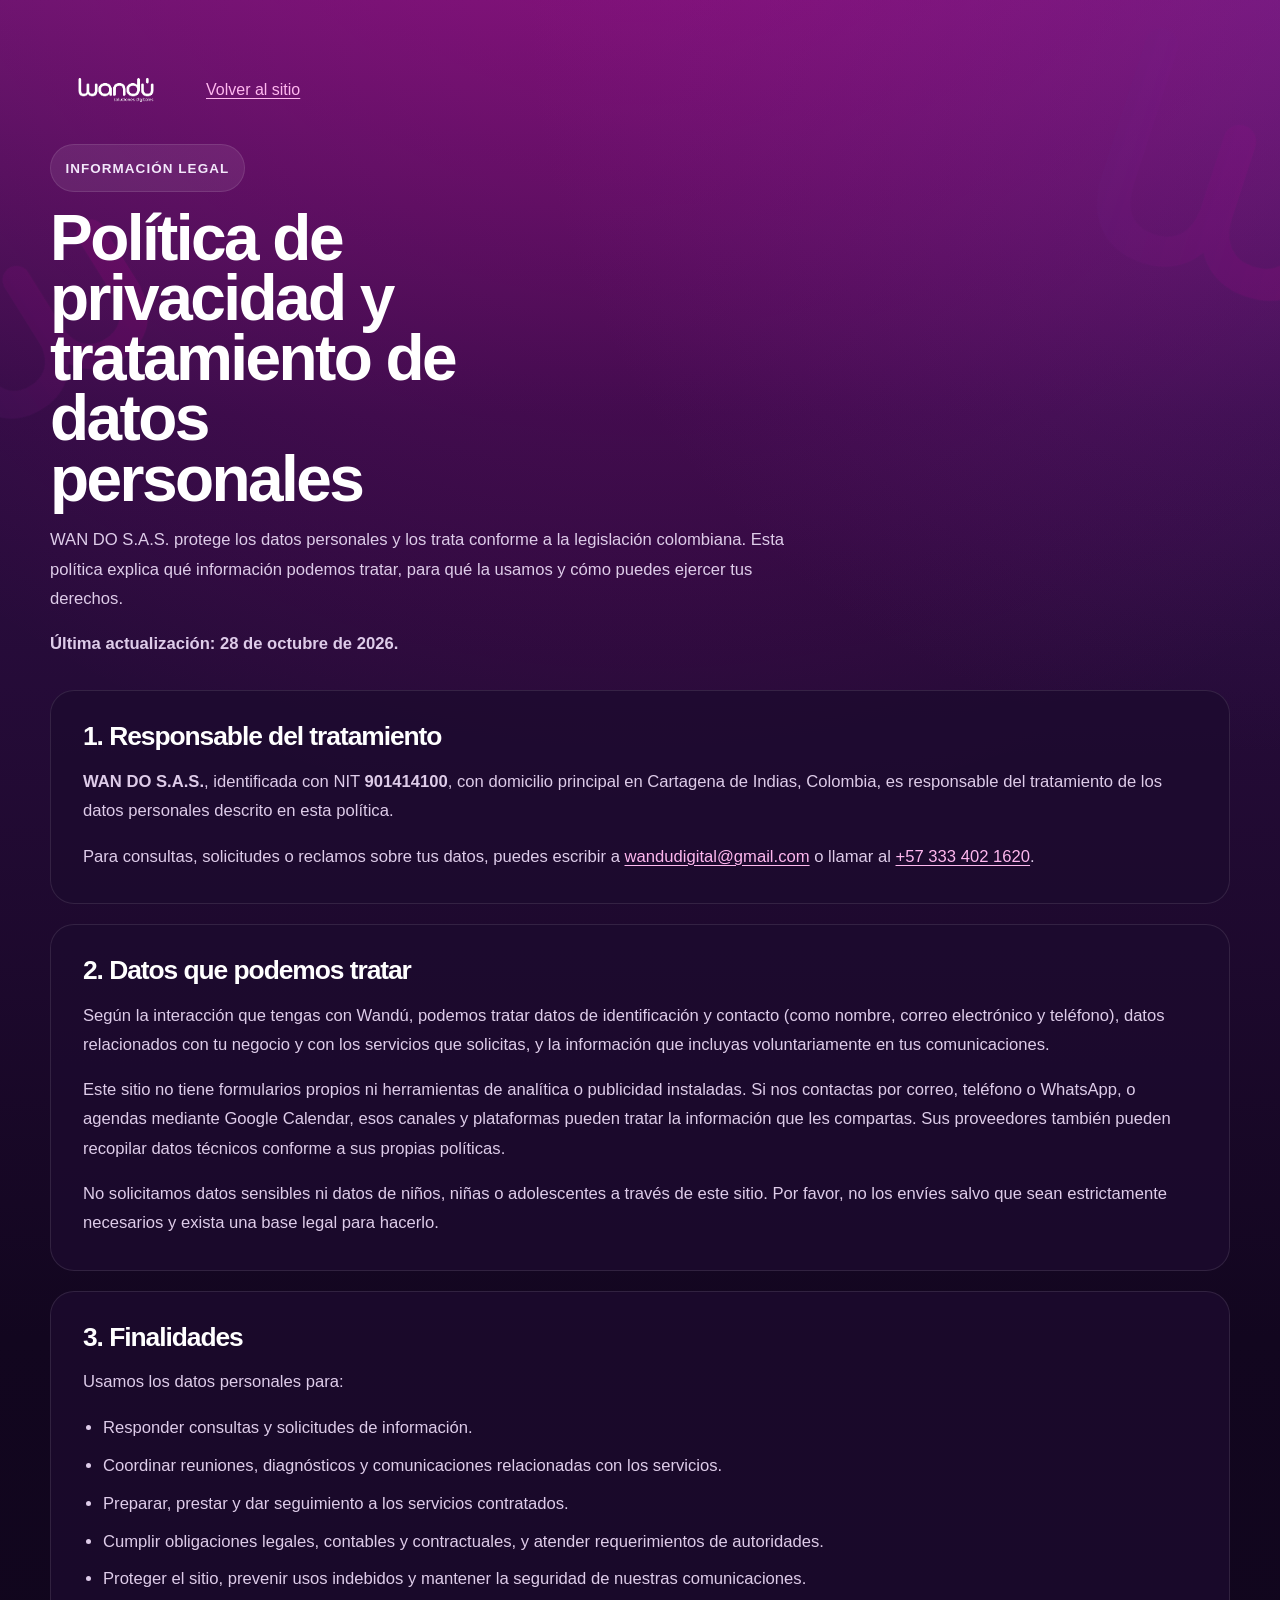
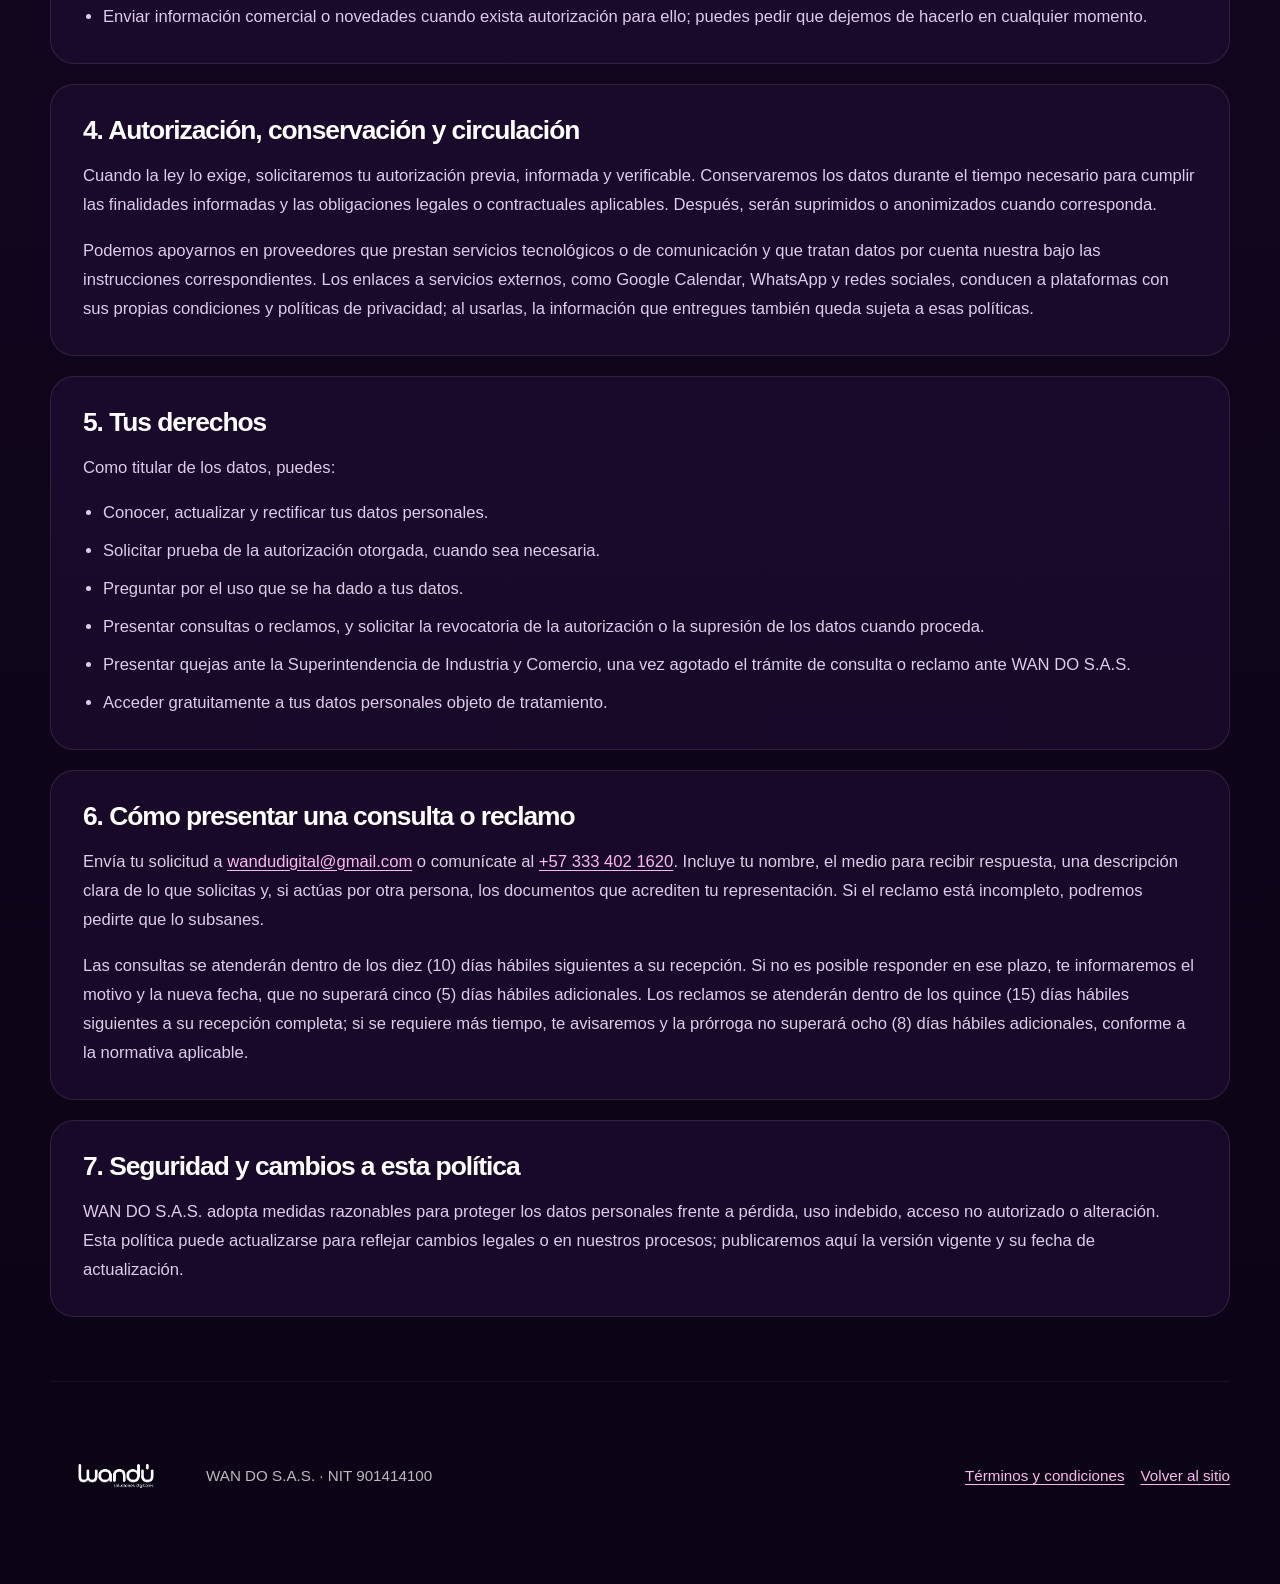
==== commit b5cf3d68: "Add terms and conditions page Co-authored-by: Copilot <223556219+Copilot@users.noreply.github.com>" ====
--- a/politica-de-privacidad.html
+++ b/politica-de-privacidad.html
@@ -157,7 +157,10 @@
           <img src="./assets/img/brand/marca-wandu-01.png" alt="Wandú soluciones digitales" />
         </a>
         <span>WAN DO S.A.S. · NIT 901414100</span>
-        <a href="./index.html">Volver al sitio</a>
+        <div class="footer__links">
+          <a href="./terminos-y-condiciones.html">Términos y condiciones</a>
+          <a href="./index.html">Volver al sitio</a>
+        </div>
       </footer>
     </div>
 
